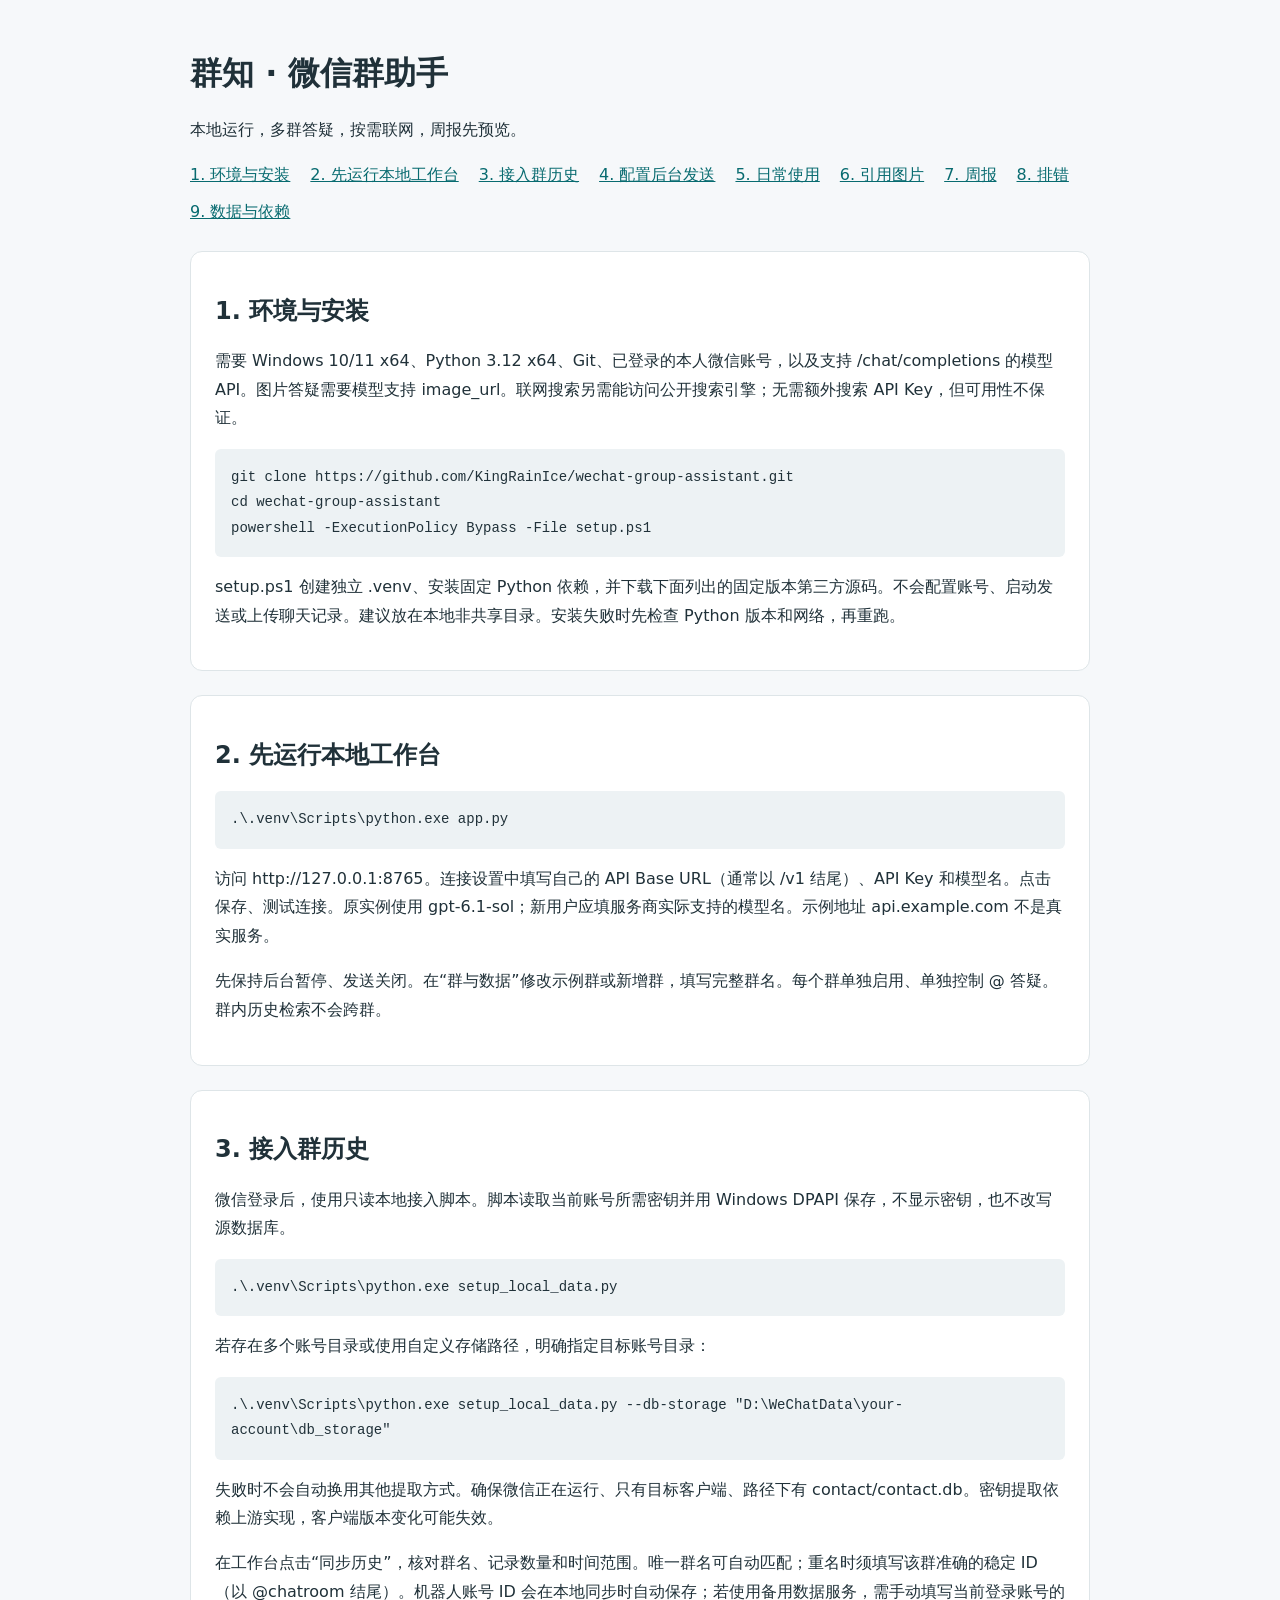
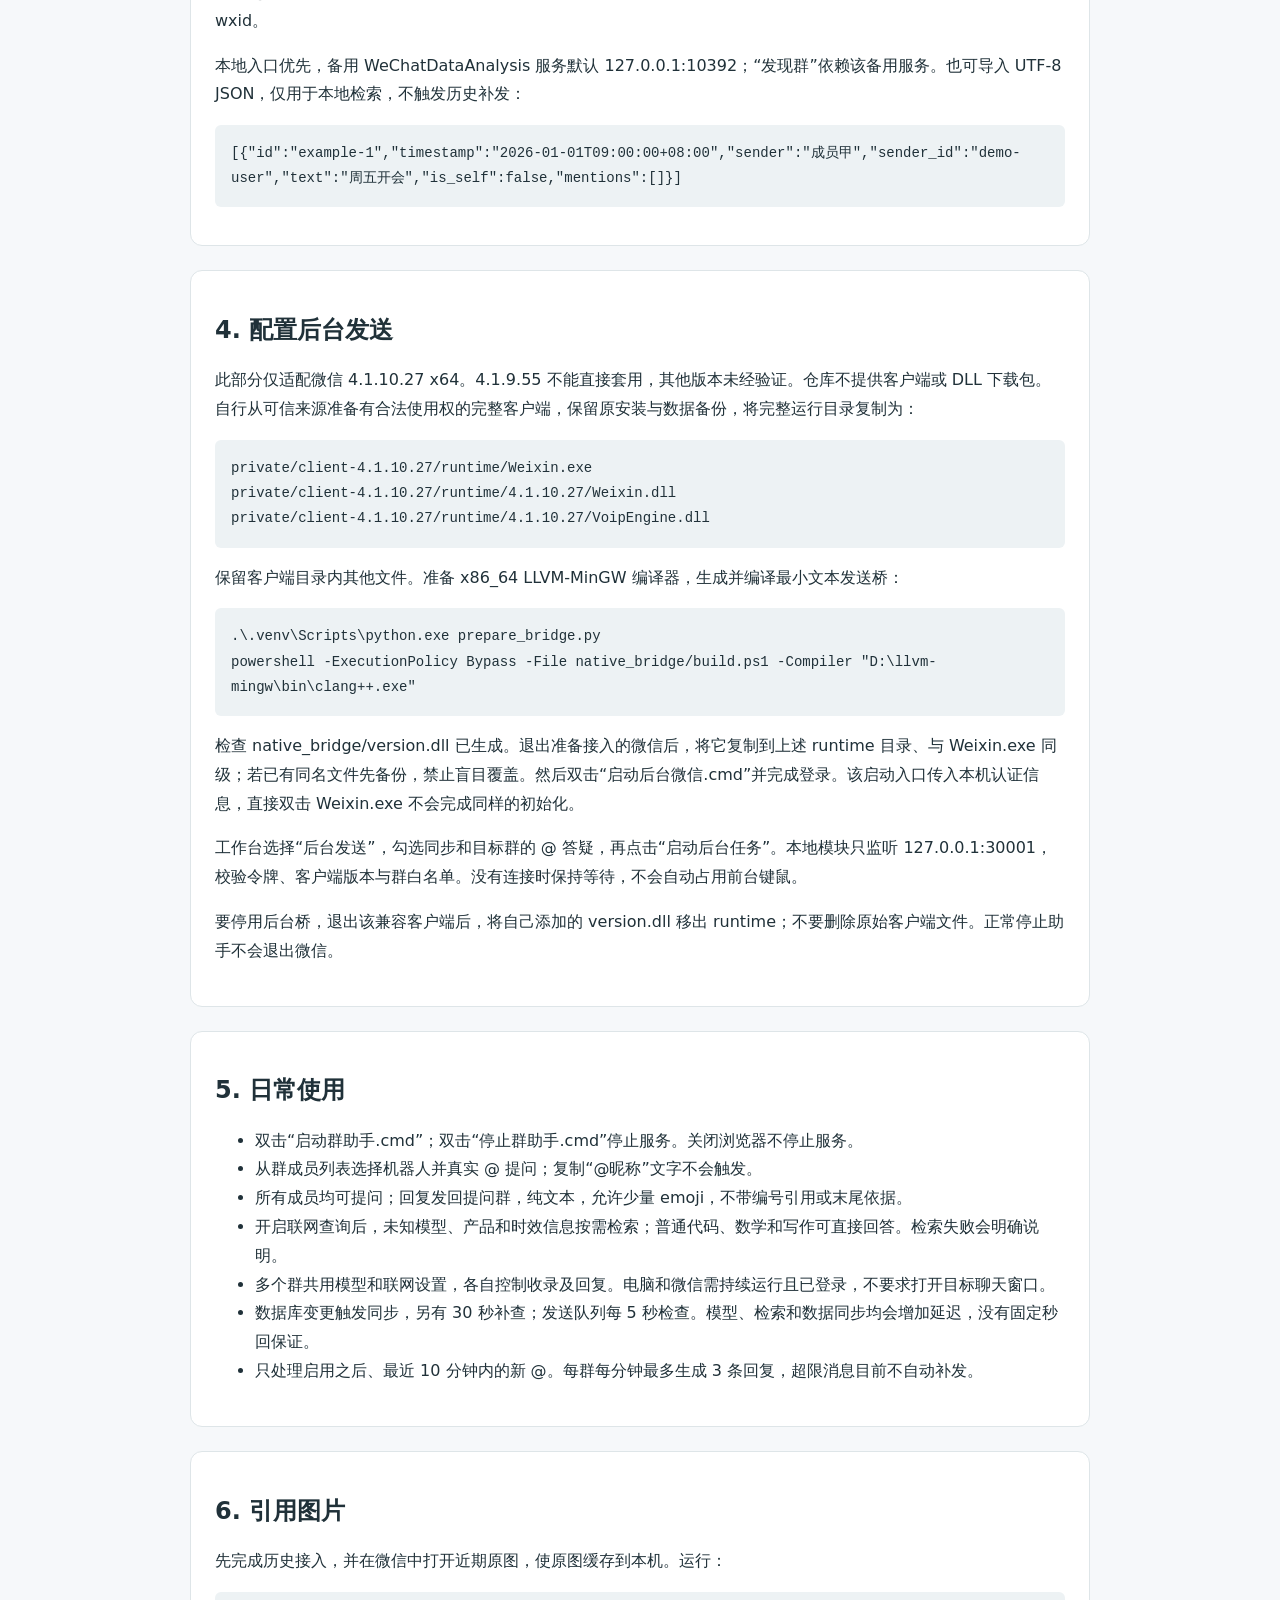
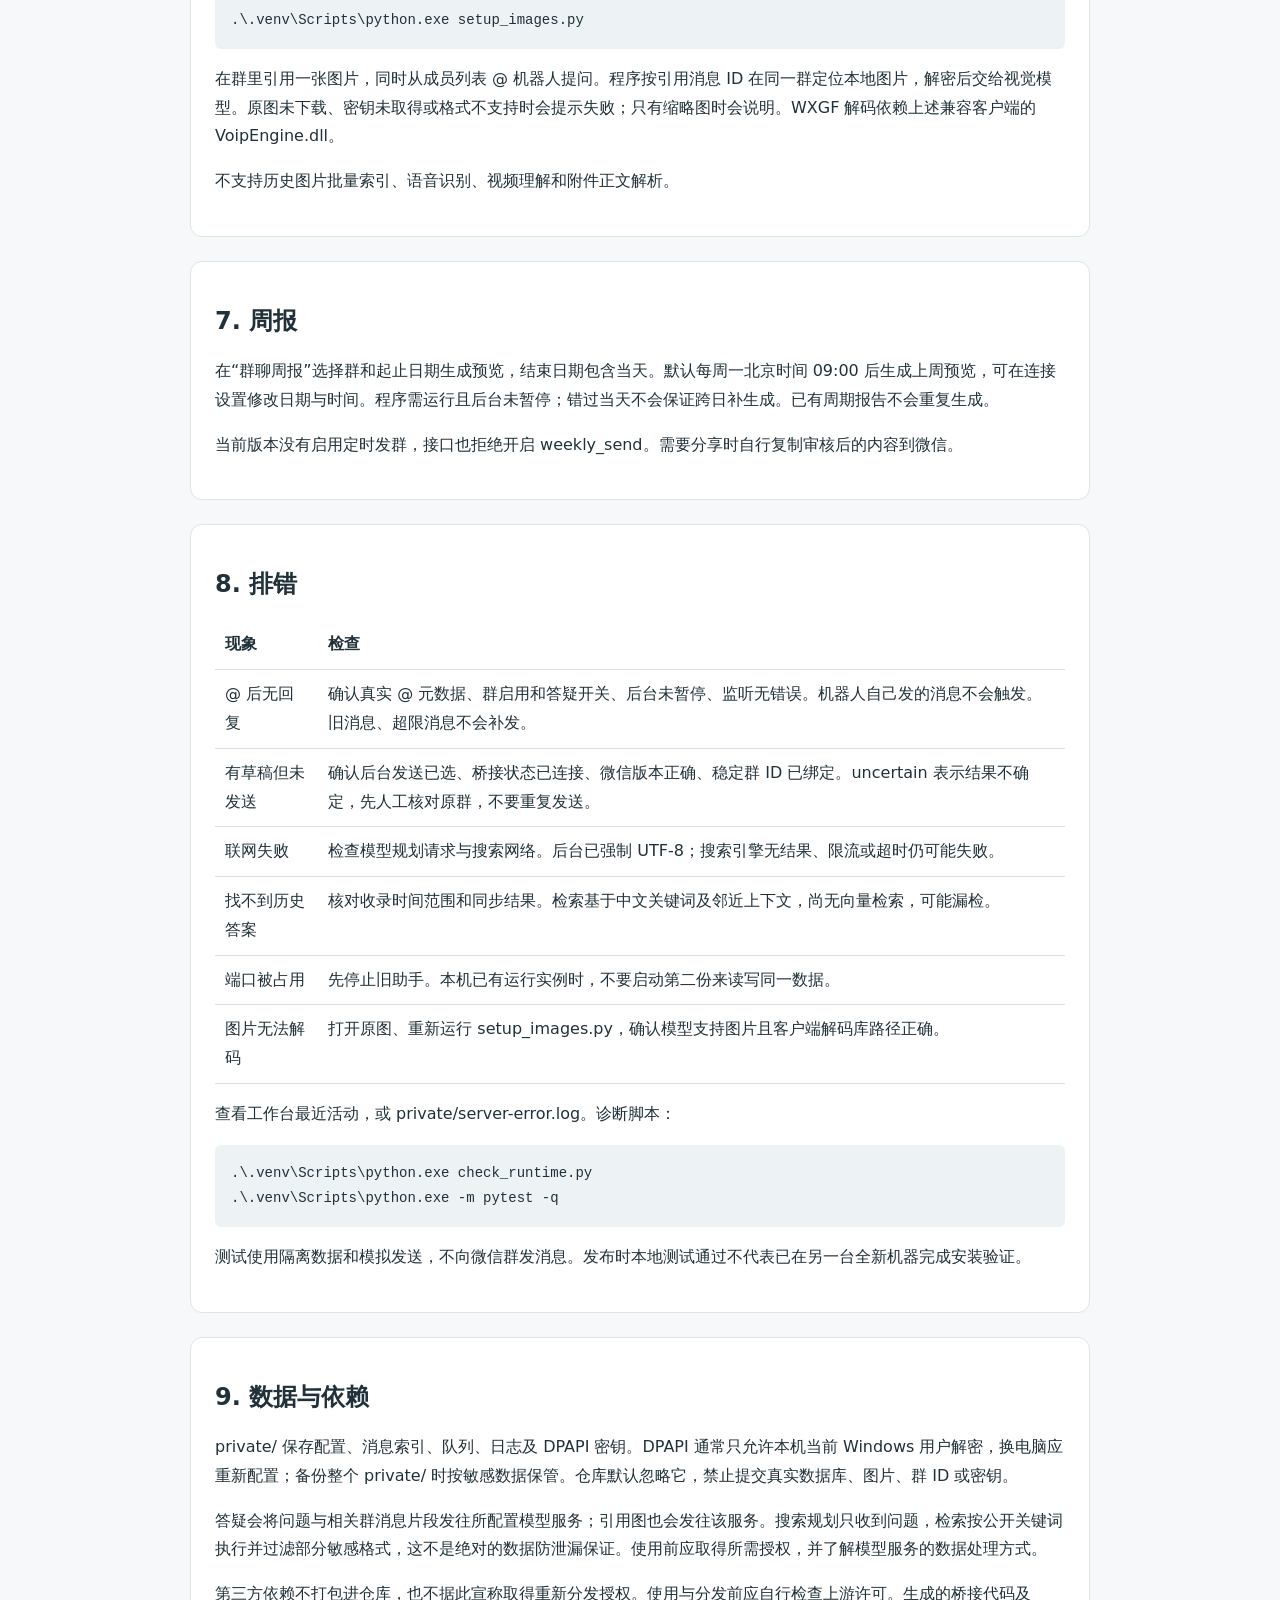
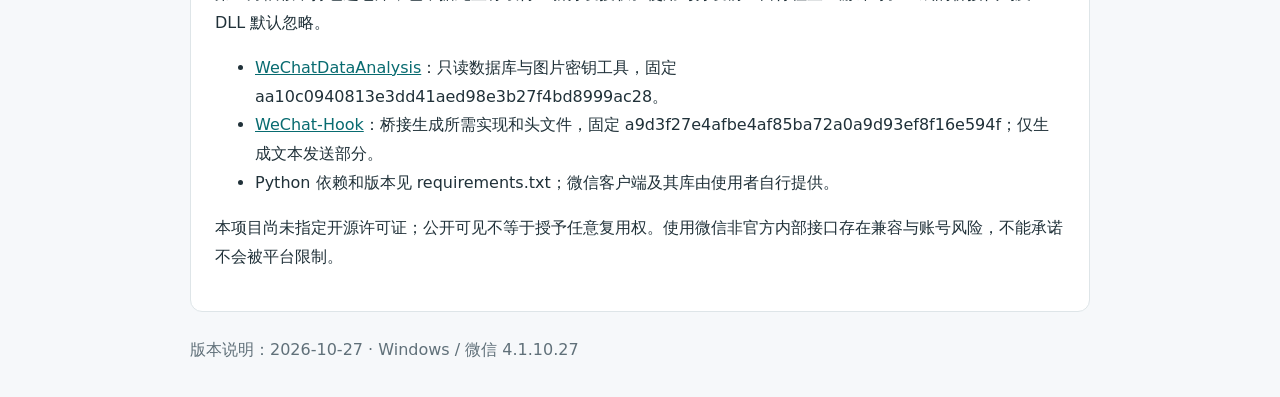
==== index.html @ 09ffdb6d "Publish group assistant with setup and usage guide" ====
<!doctype html><html lang="zh-CN"><meta charset="utf-8"><meta name="viewport" content="width=device-width,initial-scale=1"><title>群知 · 使用说明</title><style>body{font:16px/1.8 system-ui,sans-serif;color:#203139;background:#f6f8fa;margin:0}main{max-width:900px;margin:auto;padding:32px 22px}nav{display:flex;flex-wrap:wrap;gap:8px 20px}a{color:#086b70}section{background:white;border:1px solid #dee5e8;border-radius:12px;padding:24px;margin:24px 0;scroll-margin:20px}h1,h2{line-height:1.3}pre{white-space:pre-wrap;overflow-wrap:anywhere;background:#edf2f4;padding:16px;border-radius:6px;font-size:14px}table{border-collapse:collapse;width:100%}td,th{text-align:left;vertical-align:top;border-bottom:1px solid #ddd;padding:10px}footer{color:#607079}@media print{body{background:white}section{break-inside:auto;border:0}nav{display:none}}@media(max-width:600px){main{padding:18px 12px}section{padding:16px}}</style><main><h1>群知 · 微信群助手</h1><p>本地运行，多群答疑，按需联网，周报先预览。</p><nav><a href="#start">1. 环境与安装</a><a href="#model">2. 先运行本地工作台</a><a href="#data">3. 接入群历史</a><a href="#bridge">4. 配置后台发送</a><a href="#use">5. 日常使用</a><a href="#images">6. 引用图片</a><a href="#weekly">7. 周报</a><a href="#trouble">8. 排错</a><a href="#privacy">9. 数据与依赖</a></nav><section id="start"><h2>1. 环境与安装</h2><p>需要 Windows 10/11 x64、Python 3.12 x64、Git、已登录的本人微信账号，以及支持 /chat/completions 的模型 API。图片答疑需要模型支持 image_url。联网搜索另需能访问公开搜索引擎；无需额外搜索 API Key，但可用性不保证。</p><pre>git clone https://github.com/KingRainIce/wechat-group-assistant.git
cd wechat-group-assistant
powershell -ExecutionPolicy Bypass -File setup.ps1</pre><p>setup.ps1 创建独立 .venv、安装固定 Python 依赖，并下载下面列出的固定版本第三方源码。不会配置账号、启动发送或上传聊天记录。建议放在本地非共享目录。安装失败时先检查 Python 版本和网络，再重跑。</p></section><section id="model"><h2>2. 先运行本地工作台</h2><pre>.\.venv\Scripts\python.exe app.py</pre><p>访问 http://127.0.0.1:8765。连接设置中填写自己的 API Base URL（通常以 /v1 结尾）、API Key 和模型名。点击保存、测试连接。原实例使用 gpt-6.1-sol；新用户应填服务商实际支持的模型名。示例地址 api.example.com 不是真实服务。</p><p>先保持后台暂停、发送关闭。在“群与数据”修改示例群或新增群，填写完整群名。每个群单独启用、单独控制 @ 答疑。群内历史检索不会跨群。</p></section><section id="data"><h2>3. 接入群历史</h2><p>微信登录后，使用只读本地接入脚本。脚本读取当前账号所需密钥并用 Windows DPAPI 保存，不显示密钥，也不改写源数据库。</p><pre>.\.venv\Scripts\python.exe setup_local_data.py</pre><p>若存在多个账号目录或使用自定义存储路径，明确指定目标账号目录：</p><pre>.\.venv\Scripts\python.exe setup_local_data.py --db-storage "D:\WeChatData\your-account\db_storage"</pre><p>失败时不会自动换用其他提取方式。确保微信正在运行、只有目标客户端、路径下有 contact/contact.db。密钥提取依赖上游实现，客户端版本变化可能失效。</p><p>在工作台点击“同步历史”，核对群名、记录数量和时间范围。唯一群名可自动匹配；重名时须填写该群准确的稳定 ID（以 @chatroom 结尾）。机器人账号 ID 会在本地同步时自动保存；若使用备用数据服务，需手动填写当前登录账号的 wxid。</p><p>本地入口优先，备用 WeChatDataAnalysis 服务默认 127.0.0.1:10392；“发现群”依赖该备用服务。也可导入 UTF-8 JSON，仅用于本地检索，不触发历史补发：</p><pre>[{"id":"example-1","timestamp":"2026-01-01T09:00:00+08:00","sender":"成员甲","sender_id":"demo-user","text":"周五开会","is_self":false,"mentions":[]}]</pre></section><section id="bridge"><h2>4. 配置后台发送</h2><p>此部分仅适配微信 4.1.10.27 x64。4.1.9.55 不能直接套用，其他版本未经验证。仓库不提供客户端或 DLL 下载包。自行从可信来源准备有合法使用权的完整客户端，保留原安装与数据备份，将完整运行目录复制为：</p><pre>private/client-4.1.10.27/runtime/Weixin.exe
private/client-4.1.10.27/runtime/4.1.10.27/Weixin.dll
private/client-4.1.10.27/runtime/4.1.10.27/VoipEngine.dll</pre><p>保留客户端目录内其他文件。准备 x86_64 LLVM-MinGW 编译器，生成并编译最小文本发送桥：</p><pre>.\.venv\Scripts\python.exe prepare_bridge.py
powershell -ExecutionPolicy Bypass -File native_bridge/build.ps1 -Compiler "D:\llvm-mingw\bin\clang++.exe"</pre><p>检查 native_bridge/version.dll 已生成。退出准备接入的微信后，将它复制到上述 runtime 目录、与 Weixin.exe 同级；若已有同名文件先备份，禁止盲目覆盖。然后双击“启动后台微信.cmd”并完成登录。该启动入口传入本机认证信息，直接双击 Weixin.exe 不会完成同样的初始化。</p><p>工作台选择“后台发送”，勾选同步和目标群的 @ 答疑，再点击“启动后台任务”。本地模块只监听 127.0.0.1:30001，校验令牌、客户端版本与群白名单。没有连接时保持等待，不会自动占用前台键鼠。</p><p>要停用后台桥，退出该兼容客户端后，将自己添加的 version.dll 移出 runtime；不要删除原始客户端文件。正常停止助手不会退出微信。</p></section><section id="use"><h2>5. 日常使用</h2><ul><li>双击“启动群助手.cmd”；双击“停止群助手.cmd”停止服务。关闭浏览器不停止服务。</li><li>从群成员列表选择机器人并真实 @ 提问；复制“@昵称”文字不会触发。</li><li>所有成员均可提问；回复发回提问群，纯文本，允许少量 emoji，不带编号引用或末尾依据。</li><li>开启联网查询后，未知模型、产品和时效信息按需检索；普通代码、数学和写作可直接回答。检索失败会明确说明。</li><li>多个群共用模型和联网设置，各自控制收录及回复。电脑和微信需持续运行且已登录，不要求打开目标聊天窗口。</li><li>数据库变更触发同步，另有 30 秒补查；发送队列每 5 秒检查。模型、检索和数据同步均会增加延迟，没有固定秒回保证。</li><li>只处理启用之后、最近 10 分钟内的新 @。每群每分钟最多生成 3 条回复，超限消息目前不自动补发。</li></ul></section><section id="images"><h2>6. 引用图片</h2><p>先完成历史接入，并在微信中打开近期原图，使原图缓存到本机。运行：</p><pre>.\.venv\Scripts\python.exe setup_images.py</pre><p>在群里引用一张图片，同时从成员列表 @ 机器人提问。程序按引用消息 ID 在同一群定位本地图片，解密后交给视觉模型。原图未下载、密钥未取得或格式不支持时会提示失败；只有缩略图时会说明。WXGF 解码依赖上述兼容客户端的 VoipEngine.dll。</p><p>不支持历史图片批量索引、语音识别、视频理解和附件正文解析。</p></section><section id="weekly"><h2>7. 周报</h2><p>在“群聊周报”选择群和起止日期生成预览，结束日期包含当天。默认每周一北京时间 09:00 后生成上周预览，可在连接设置修改日期与时间。程序需运行且后台未暂停；错过当天不会保证跨日补生成。已有周期报告不会重复生成。</p><p>当前版本没有启用定时发群，接口也拒绝开启 weekly_send。需要分享时自行复制审核后的内容到微信。</p></section><section id="trouble"><h2>8. 排错</h2><table><tr><th>现象</th><th>检查</th></tr><tr><td>@ 后无回复</td><td>确认真实 @ 元数据、群启用和答疑开关、后台未暂停、监听无错误。机器人自己发的消息不会触发。旧消息、超限消息不会补发。</td></tr><tr><td>有草稿但未发送</td><td>确认后台发送已选、桥接状态已连接、微信版本正确、稳定群 ID 已绑定。uncertain 表示结果不确定，先人工核对原群，不要重复发送。</td></tr><tr><td>联网失败</td><td>检查模型规划请求与搜索网络。后台已强制 UTF-8；搜索引擎无结果、限流或超时仍可能失败。</td></tr><tr><td>找不到历史答案</td><td>核对收录时间范围和同步结果。检索基于中文关键词及邻近上下文，尚无向量检索，可能漏检。</td></tr><tr><td>端口被占用</td><td>先停止旧助手。本机已有运行实例时，不要启动第二份来读写同一数据。</td></tr><tr><td>图片无法解码</td><td>打开原图、重新运行 setup_images.py，确认模型支持图片且客户端解码库路径正确。</td></tr></table><p>查看工作台最近活动，或 private/server-error.log。诊断脚本：</p><pre>.\.venv\Scripts\python.exe check_runtime.py
.\.venv\Scripts\python.exe -m pytest -q</pre><p>测试使用隔离数据和模拟发送，不向微信群发消息。发布时本地测试通过不代表已在另一台全新机器完成安装验证。</p></section><section id="privacy"><h2>9. 数据与依赖</h2><p>private/ 保存配置、消息索引、队列、日志及 DPAPI 密钥。DPAPI 通常只允许本机当前 Windows 用户解密，换电脑应重新配置；备份整个 private/ 时按敏感数据保管。仓库默认忽略它，禁止提交真实数据库、图片、群 ID 或密钥。</p><p>答疑会将问题与相关群消息片段发往所配置模型服务；引用图也会发往该服务。搜索规划只收到问题，检索按公开关键词执行并过滤部分敏感格式，这不是绝对的数据防泄漏保证。使用前应取得所需授权，并了解模型服务的数据处理方式。</p><p>第三方依赖不打包进仓库，也不据此宣称取得重新分发授权。使用与分发前应自行检查上游许可。生成的桥接代码及 DLL 默认忽略。</p><ul><li><a href="https://github.com/LifeArchiveProject/WeChatDataAnalysis">WeChatDataAnalysis</a>：只读数据库与图片密钥工具，固定 aa10c0940813e3dd41aed98e3b27f4bd8999ac28。</li><li><a href="https://github.com/aixed/WeChat-Hook">WeChat-Hook</a>：桥接生成所需实现和头文件，固定 a9d3f27e4afbe4af85ba72a0a9d93ef8f16e594f；仅生成文本发送部分。</li><li>Python 依赖和版本见 requirements.txt；微信客户端及其库由使用者自行提供。</li></ul><p>本项目尚未指定开源许可证；公开可见不等于授予任意复用权。使用微信非官方内部接口存在兼容与账号风险，不能承诺不会被平台限制。</p></section><footer>版本说明：2026-10-27 · Windows / 微信 4.1.10.27</footer></main></html>
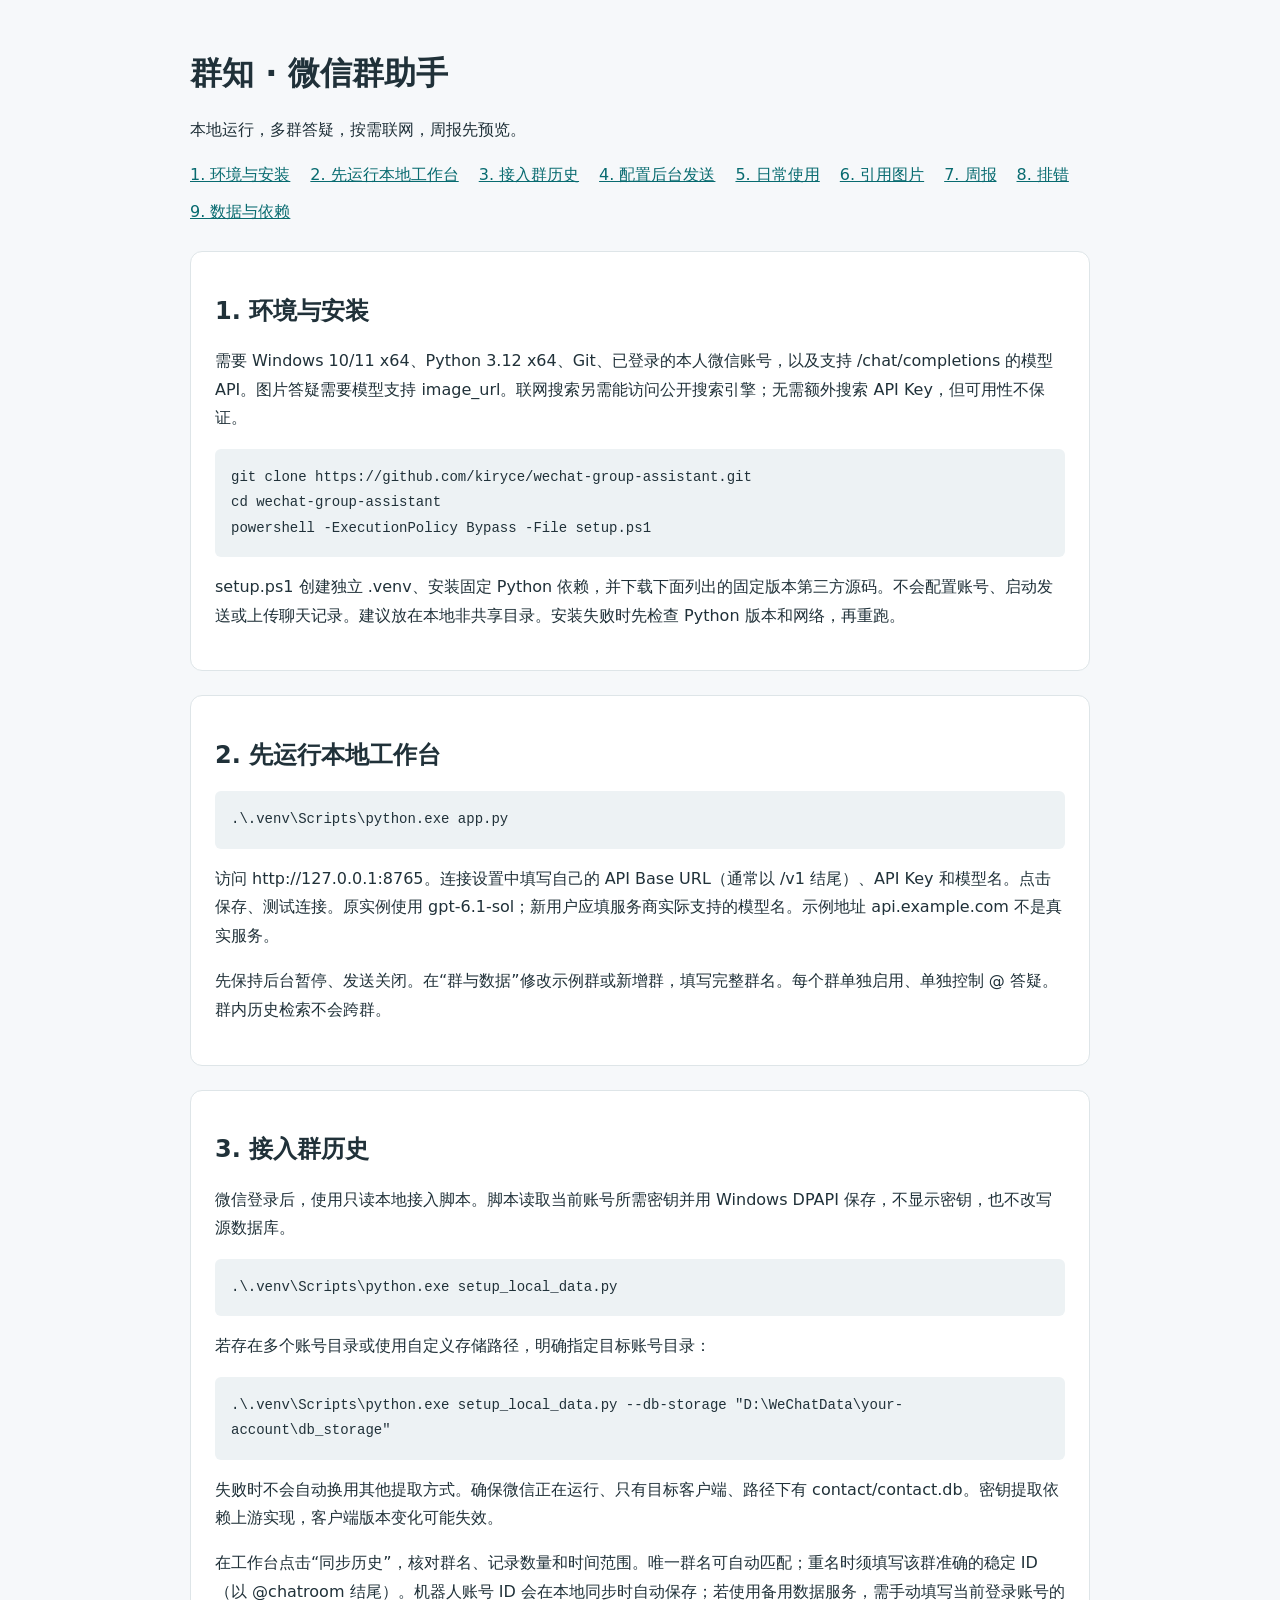
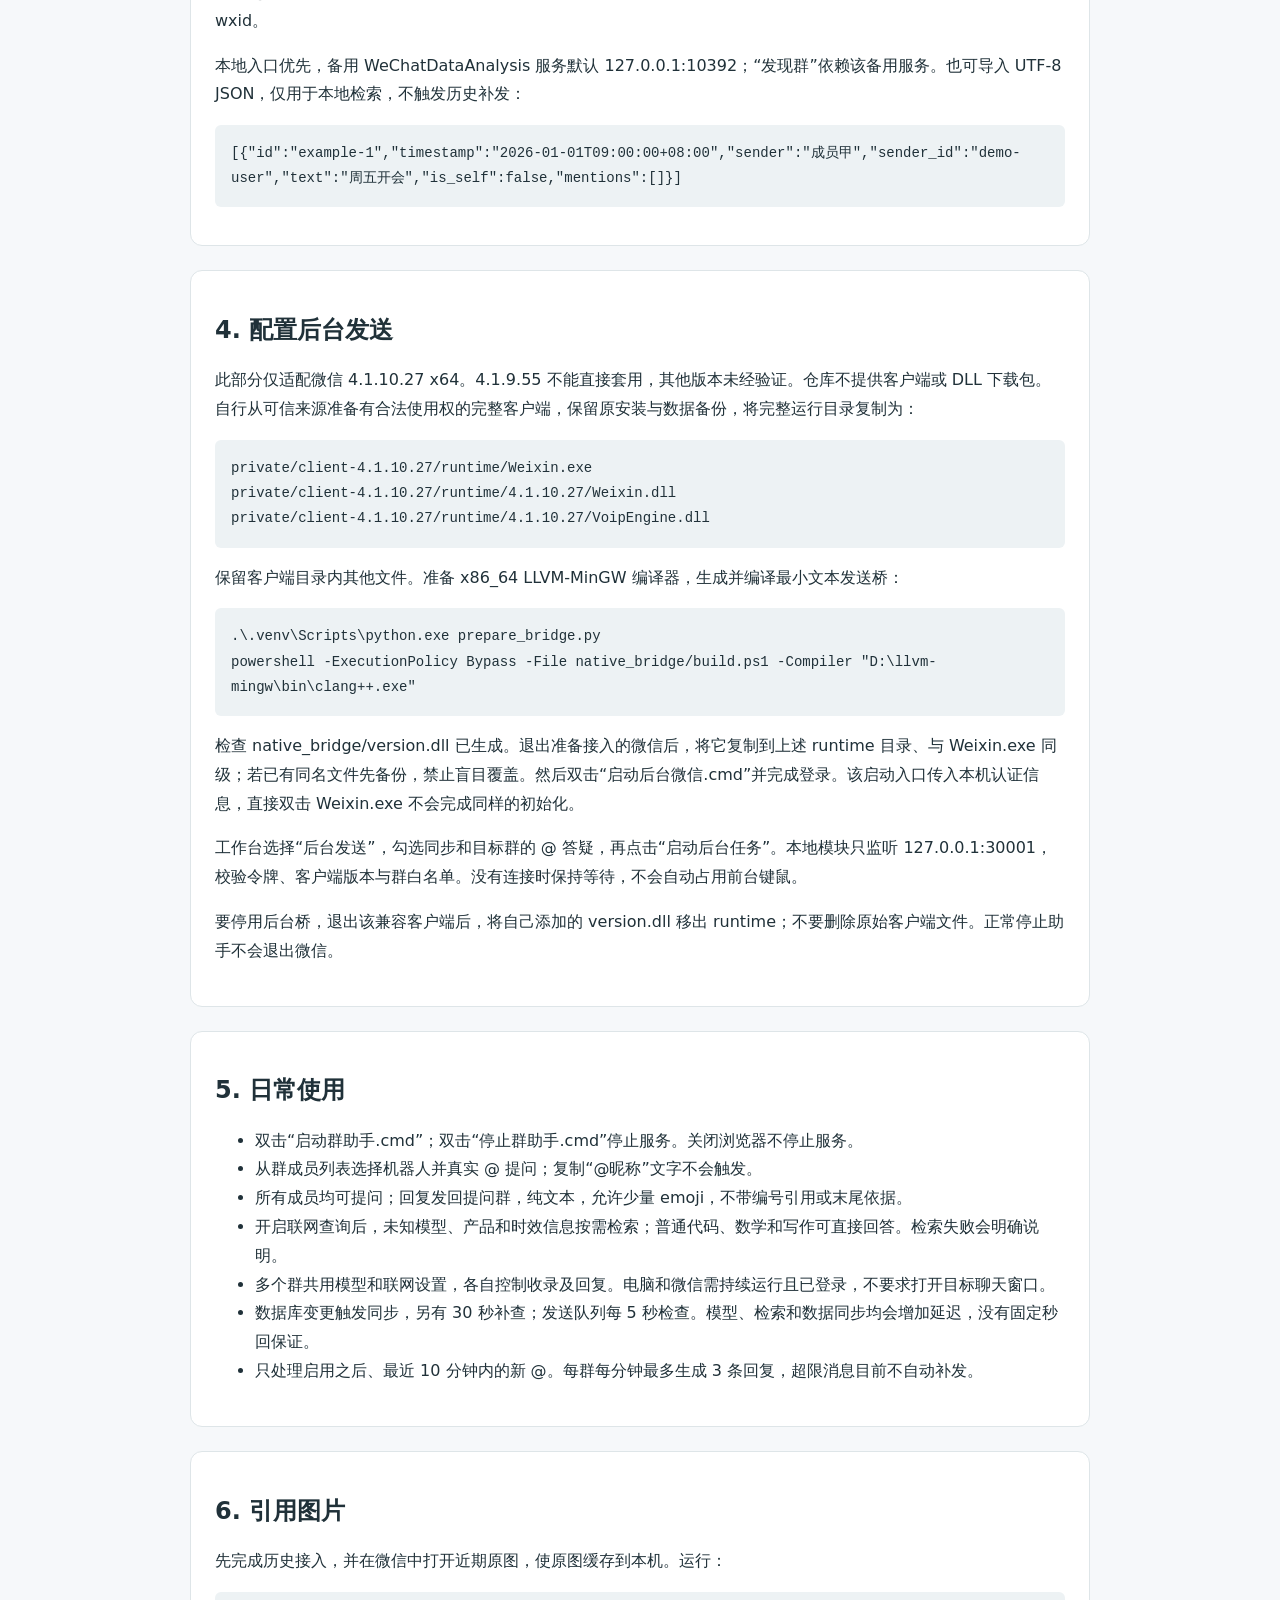
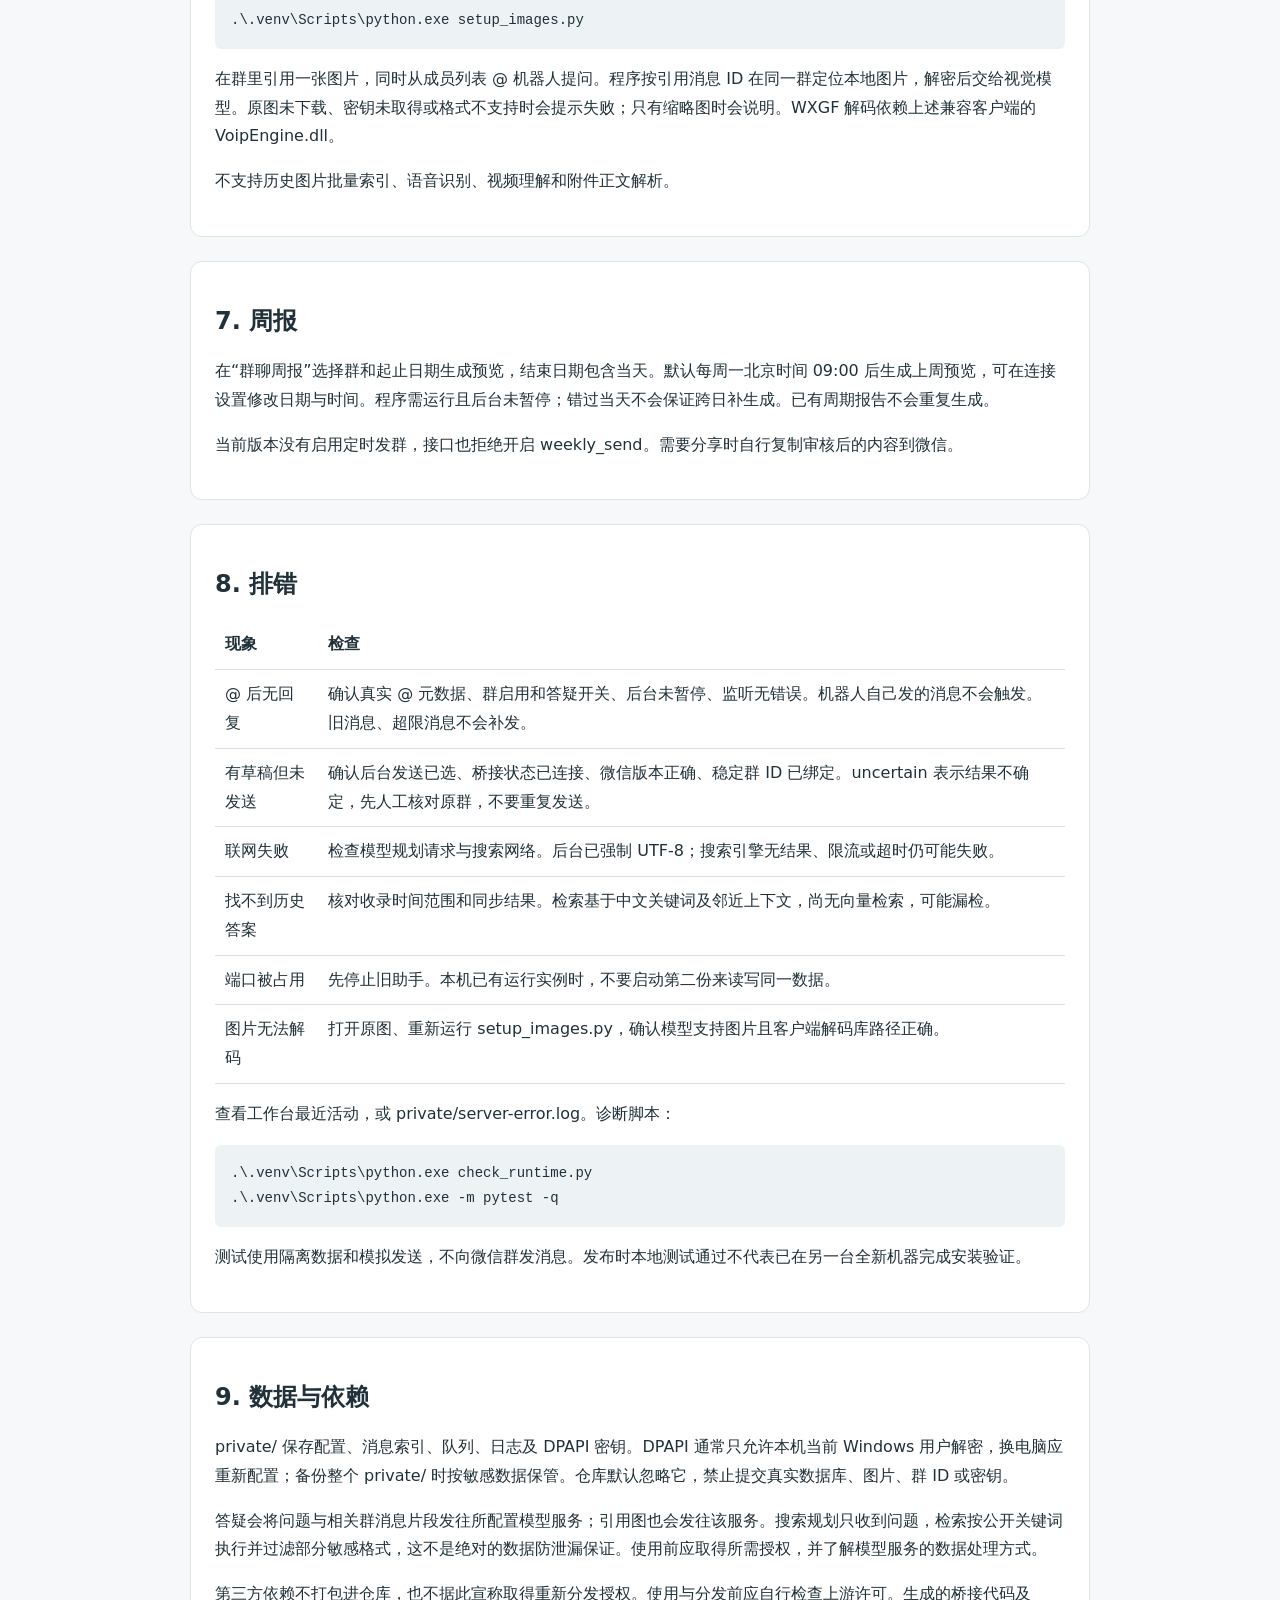
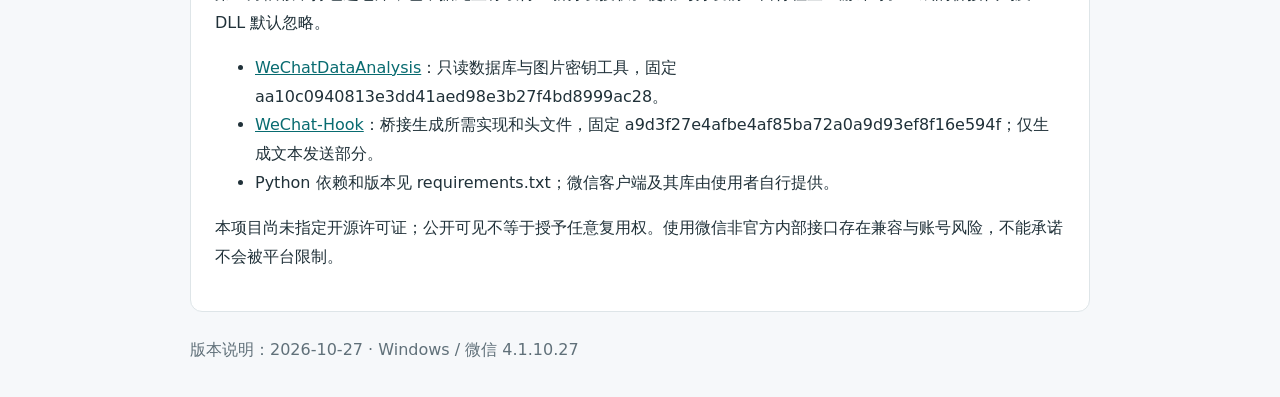
==== commit 1d725973: "Use current GitHub account in installation URL" ====
--- a/index.html
+++ b/index.html
@@ -1,4 +1,4 @@
-<!doctype html><html lang="zh-CN"><meta charset="utf-8"><meta name="viewport" content="width=device-width,initial-scale=1"><title>群知 · 使用说明</title><style>body{font:16px/1.8 system-ui,sans-serif;color:#203139;background:#f6f8fa;margin:0}main{max-width:900px;margin:auto;padding:32px 22px}nav{display:flex;flex-wrap:wrap;gap:8px 20px}a{color:#086b70}section{background:white;border:1px solid #dee5e8;border-radius:12px;padding:24px;margin:24px 0;scroll-margin:20px}h1,h2{line-height:1.3}pre{white-space:pre-wrap;overflow-wrap:anywhere;background:#edf2f4;padding:16px;border-radius:6px;font-size:14px}table{border-collapse:collapse;width:100%}td,th{text-align:left;vertical-align:top;border-bottom:1px solid #ddd;padding:10px}footer{color:#607079}@media print{body{background:white}section{break-inside:auto;border:0}nav{display:none}}@media(max-width:600px){main{padding:18px 12px}section{padding:16px}}</style><main><h1>群知 · 微信群助手</h1><p>本地运行，多群答疑，按需联网，周报先预览。</p><nav><a href="#start">1. 环境与安装</a><a href="#model">2. 先运行本地工作台</a><a href="#data">3. 接入群历史</a><a href="#bridge">4. 配置后台发送</a><a href="#use">5. 日常使用</a><a href="#images">6. 引用图片</a><a href="#weekly">7. 周报</a><a href="#trouble">8. 排错</a><a href="#privacy">9. 数据与依赖</a></nav><section id="start"><h2>1. 环境与安装</h2><p>需要 Windows 10/11 x64、Python 3.12 x64、Git、已登录的本人微信账号，以及支持 /chat/completions 的模型 API。图片答疑需要模型支持 image_url。联网搜索另需能访问公开搜索引擎；无需额外搜索 API Key，但可用性不保证。</p><pre>git clone https://github.com/KingRainIce/wechat-group-assistant.git
+<!doctype html><html lang="zh-CN"><meta charset="utf-8"><meta name="viewport" content="width=device-width,initial-scale=1"><title>群知 · 使用说明</title><style>body{font:16px/1.8 system-ui,sans-serif;color:#203139;background:#f6f8fa;margin:0}main{max-width:900px;margin:auto;padding:32px 22px}nav{display:flex;flex-wrap:wrap;gap:8px 20px}a{color:#086b70}section{background:white;border:1px solid #dee5e8;border-radius:12px;padding:24px;margin:24px 0;scroll-margin:20px}h1,h2{line-height:1.3}pre{white-space:pre-wrap;overflow-wrap:anywhere;background:#edf2f4;padding:16px;border-radius:6px;font-size:14px}table{border-collapse:collapse;width:100%}td,th{text-align:left;vertical-align:top;border-bottom:1px solid #ddd;padding:10px}footer{color:#607079}@media print{body{background:white}section{break-inside:auto;border:0}nav{display:none}}@media(max-width:600px){main{padding:18px 12px}section{padding:16px}}</style><main><h1>群知 · 微信群助手</h1><p>本地运行，多群答疑，按需联网，周报先预览。</p><nav><a href="#start">1. 环境与安装</a><a href="#model">2. 先运行本地工作台</a><a href="#data">3. 接入群历史</a><a href="#bridge">4. 配置后台发送</a><a href="#use">5. 日常使用</a><a href="#images">6. 引用图片</a><a href="#weekly">7. 周报</a><a href="#trouble">8. 排错</a><a href="#privacy">9. 数据与依赖</a></nav><section id="start"><h2>1. 环境与安装</h2><p>需要 Windows 10/11 x64、Python 3.12 x64、Git、已登录的本人微信账号，以及支持 /chat/completions 的模型 API。图片答疑需要模型支持 image_url。联网搜索另需能访问公开搜索引擎；无需额外搜索 API Key，但可用性不保证。</p><pre>git clone https://github.com/kiryce/wechat-group-assistant.git
 cd wechat-group-assistant
 powershell -ExecutionPolicy Bypass -File setup.ps1</pre><p>setup.ps1 创建独立 .venv、安装固定 Python 依赖，并下载下面列出的固定版本第三方源码。不会配置账号、启动发送或上传聊天记录。建议放在本地非共享目录。安装失败时先检查 Python 版本和网络，再重跑。</p></section><section id="model"><h2>2. 先运行本地工作台</h2><pre>.\.venv\Scripts\python.exe app.py</pre><p>访问 http://127.0.0.1:8765。连接设置中填写自己的 API Base URL（通常以 /v1 结尾）、API Key 和模型名。点击保存、测试连接。原实例使用 gpt-6.1-sol；新用户应填服务商实际支持的模型名。示例地址 api.example.com 不是真实服务。</p><p>先保持后台暂停、发送关闭。在“群与数据”修改示例群或新增群，填写完整群名。每个群单独启用、单独控制 @ 答疑。群内历史检索不会跨群。</p></section><section id="data"><h2>3. 接入群历史</h2><p>微信登录后，使用只读本地接入脚本。脚本读取当前账号所需密钥并用 Windows DPAPI 保存，不显示密钥，也不改写源数据库。</p><pre>.\.venv\Scripts\python.exe setup_local_data.py</pre><p>若存在多个账号目录或使用自定义存储路径，明确指定目标账号目录：</p><pre>.\.venv\Scripts\python.exe setup_local_data.py --db-storage "D:\WeChatData\your-account\db_storage"</pre><p>失败时不会自动换用其他提取方式。确保微信正在运行、只有目标客户端、路径下有 contact/contact.db。密钥提取依赖上游实现，客户端版本变化可能失效。</p><p>在工作台点击“同步历史”，核对群名、记录数量和时间范围。唯一群名可自动匹配；重名时须填写该群准确的稳定 ID（以 @chatroom 结尾）。机器人账号 ID 会在本地同步时自动保存；若使用备用数据服务，需手动填写当前登录账号的 wxid。</p><p>本地入口优先，备用 WeChatDataAnalysis 服务默认 127.0.0.1:10392；“发现群”依赖该备用服务。也可导入 UTF-8 JSON，仅用于本地检索，不触发历史补发：</p><pre>[{"id":"example-1","timestamp":"2026-01-01T09:00:00+08:00","sender":"成员甲","sender_id":"demo-user","text":"周五开会","is_self":false,"mentions":[]}]</pre></section><section id="bridge"><h2>4. 配置后台发送</h2><p>此部分仅适配微信 4.1.10.27 x64。4.1.9.55 不能直接套用，其他版本未经验证。仓库不提供客户端或 DLL 下载包。自行从可信来源准备有合法使用权的完整客户端，保留原安装与数据备份，将完整运行目录复制为：</p><pre>private/client-4.1.10.27/runtime/Weixin.exe
 private/client-4.1.10.27/runtime/4.1.10.27/Weixin.dll
